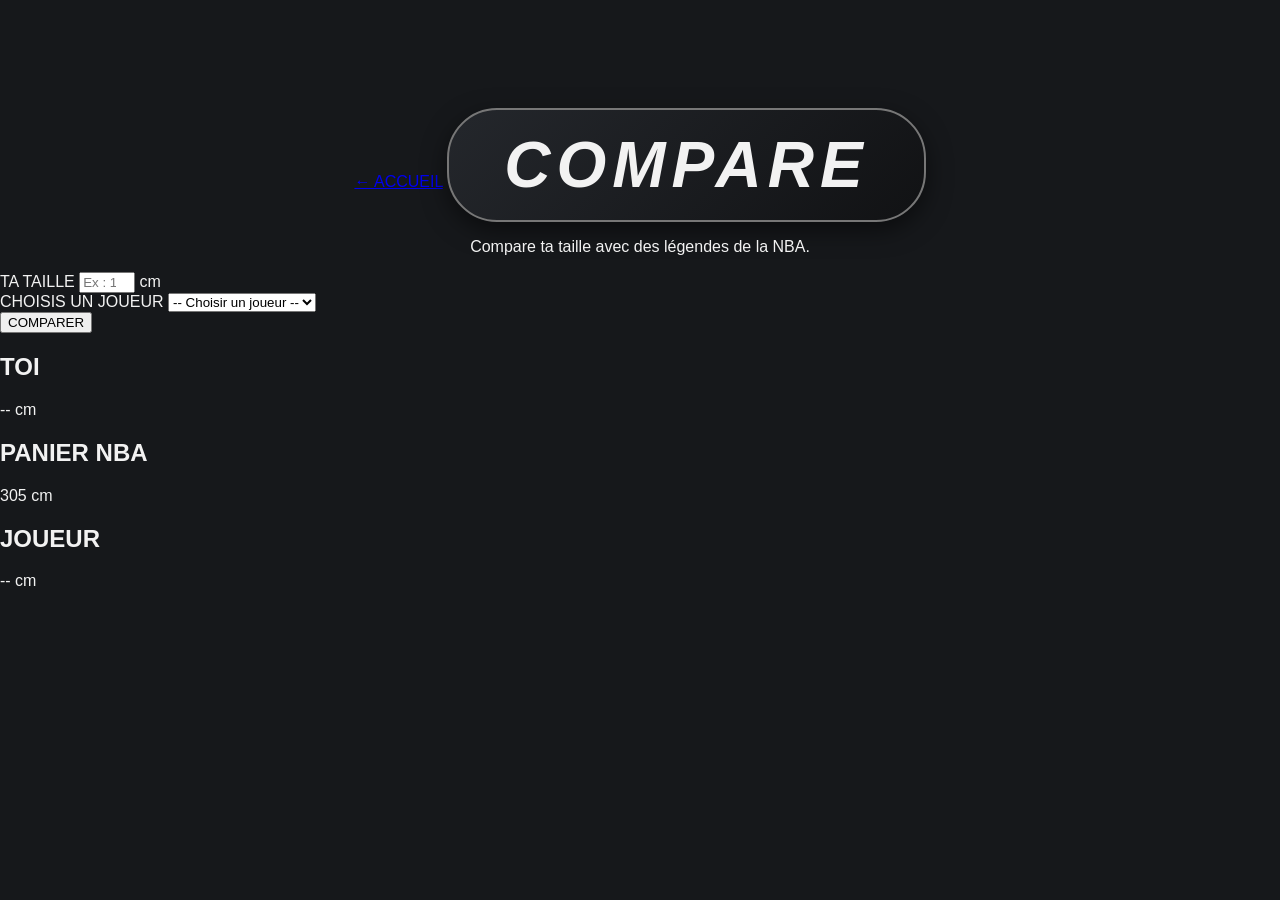
==== compare.html @ d81bb2ce "debut compare" ====
<!DOCTYPE html>
<html lang="fr">

<head>
    <meta charset="UTF-8">
    <meta name="viewport" content="width=device-width, initial-scale=1.0">

    <title>Basket Lab - Compare</title>

    <link rel="stylesheet" href="style.css">
</head>

<body>

    <!-- En-tête de la page -->
    <header class="compare-header">
        <a href="index.html" class="back-button">← ACCUEIL</a>
        <h1>COMPARE</h1>
        <p>Compare ta taille avec des légendes de la NBA.</p>
    </header>

    <main class="compare-page">

        <!-- Zone des choix -->
        <section class="compare-controls">

            <!-- L'utilisateur entre sa taille -->
            <div class="control">
                <label for="user-height">TA TAILLE</label>
                <input type="number" id="user-height" placeholder="Ex : 180" min="50" max="300">
                <span>cm</span>
            </div>

            <!-- L'utilisateur choisit un joueur -->
            <div class="control">
                <label for="player-select">CHOISIS UN JOUEUR</label>

                <select id="player-select">
                    <option value="">-- Choisir un joueur --</option>

                    <option value="wembanyama">Victor Wembanyama</option>
                    <option value="shaq">Shaquille O'Neal</option>
                    <option value="lebron">LeBron James</option>
                    <option value="curry">Stephen Curry</option>
                    <option value="bogues">Muggsy Bogues</option>
                    <option value="bol">Manute Bol</option>
                </select>
            </div>

            <button id="compare-button">COMPARER</button>

        </section>

        <!-- Zone de comparaison visuelle -->
        <section class="height-comparison">

            <!-- Toi -->
            <div class="comparison-item">
                <div class="person user-person"></div>

                <h2 id="user-name">TOI</h2>
                <p id="user-height-result">-- cm</p>
            </div>

            <!-- Panier NBA -->
            <div class="comparison-item basket-item">

                <div class="basket-hoop">
                    <div class="backboard"></div>
                    <div class="rim"></div>
                    <div class="net"></div>
                    <div class="pole"></div>
                </div>

                <h2>PANIER NBA</h2>
                <p>305 cm</p>
            </div>

            <!-- Joueur sélectionné -->
            <div class="comparison-item">
                <div class="person player-person"></div>

                <h2 id="player-name">JOUEUR</h2>
                <p id="player-height-result">-- cm</p>
            </div>

        </section>

    </main>

    <script src="script.js"></script>

</body>
</html>
---- style.css ----
/* Réglages généraux */
* {
    box-sizing: border-box;
}

body {
    margin: 0;
    min-height: 100vh;
    background-color: #16181b;
    color: #f2f2f2;
    font-family: Arial, sans-serif;

    /* Permet de placer le titre et les boutons */
    display: flex;
    flex-direction: column;
}

/* Le titre */
header {
    text-align: center;
    margin-top: 12vh;
}

h1 {
    display: inline-block;
    margin: 0;
    padding: 18px 55px;

    font-size: clamp(2rem, 5vw, 4rem);
    letter-spacing: 6px;
    font-style: italic;

    border: 2px solid #777;
    border-radius: 50px;

    background: linear-gradient(135deg, #24272c, #111214);
    box-shadow: 0 8px 25px rgba(0, 0, 0, 0.5);
}

/* Zone contenant les trois boutons */
nav {
    margin-top: auto;
    padding: 0 5vw 8vh;

    display: flex;
    justify-content: center;
    gap: 30px;
}
/* Style général des boutons */
.mode {
    width: 280px;
    padding: 25px;

    display: flex;
    flex-direction: column;
    align-items: center;
    gap: 12px;

    text-decoration: none;
    color: #f2f2f2;

    font-size: 1.5rem;
    font-weight: bold;
    letter-spacing: 2px;

    background: linear-gradient(145deg, #363a40, #1b1d21);
    border: 2px solid #555;
    border-radius: 25px;

    transition: transform 0.2s, box-shadow 0.2s;
}

/* L'icône est plus grande */
.icon {
    font-size: 2.5rem;
}

/* Couleur spécifique à chaque bouton */
.shoot {
    border-bottom: 4px solid #e63946;
}

.compare {
    border-bottom: 4px solid #4c8dff;
}

.quiz {
    border-bottom: 4px solid #a855f7;
}

/* Animation au passage de la souris */
.mode:hover {
    transform: translateY(-8px);
    box-shadow: 0 10px 25px rgba(0, 0, 0, 0.5);
}

/* Adaptation pour les téléphones */
@media (max-width: 800px) {
    header {
        margin-top: 8vh;
    }

    nav {
        flex-direction: column;
        align-items: center;
        padding-bottom: 30px;
        margin-top: 60px;
    }

    .mode {
        width: min(85vw, 350px);
    }
}
/* Style des boutons : cartes modernes */
.mode {
    width: 220px;
    height: 180px;
    padding: 20px;

    display: flex;
    flex-direction: column;
    justify-content: center;
    align-items: center;
    gap: 15px;

    text-decoration: none;
    color: #f2f2f2;

    font-size: 1.4rem;
    font-weight: bold;
    letter-spacing: 2px;

    /* Apparence de la carte */
    background: linear-gradient(145deg, #2d3038, #1b1d21);
    border: 2px solid #4a4d55;
    border-radius: 20px;

    box-shadow: 0 10px 25px rgba(0, 0, 0, 0.35);

    transition: transform 0.25s, box-shadow 0.25s, border-color 0.25s;
}

/* Icône plus grande */
.icon {
    font-size: 3.5rem;
}

/* Animation au passage de la souris */
.mode:hover {
    transform: translateY(-10px) scale(1.03);
    box-shadow: 0 18px 35px rgba(0, 0, 0, 0.5);
}
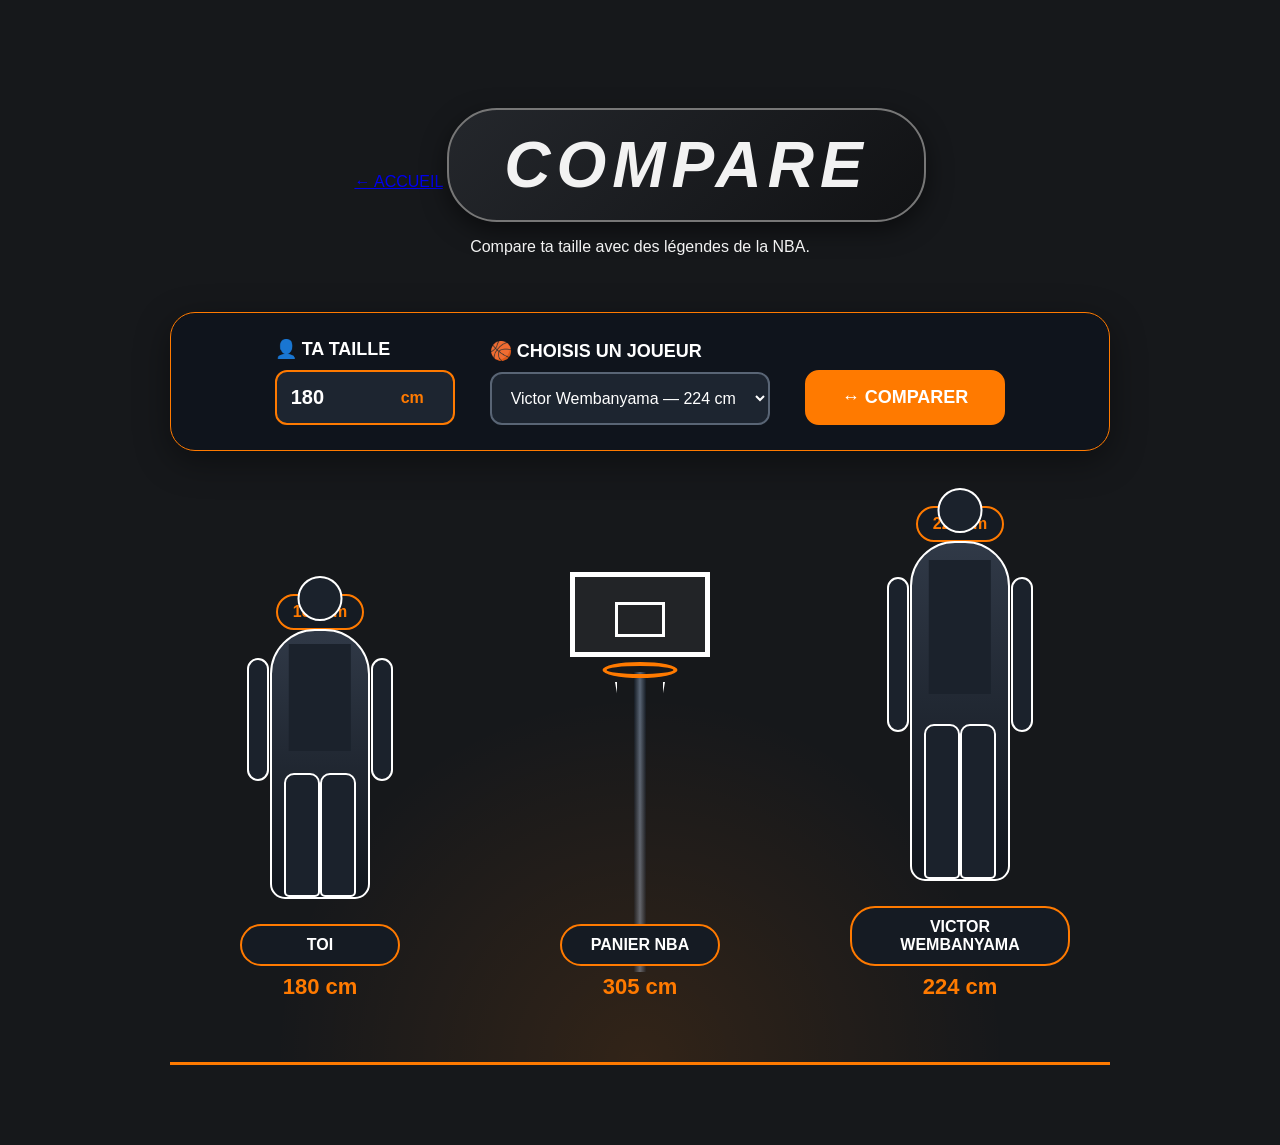
==== commit 598b4c8b: "V2 vcompare" ====
--- a/compare.html
+++ b/compare.html
@@ -21,72 +21,100 @@
 
     <main class="compare-page">
 
-        <!-- Zone des choix -->
-        <section class="compare-controls">
+    <!-- Zone des contrôles -->
+    <section class="compare-controls">
 
-            <!-- L'utilisateur entre sa taille -->
-            <div class="control">
-                <label for="user-height">TA TAILLE</label>
-                <input type="number" id="user-height" placeholder="Ex : 180" min="50" max="300">
+        <div class="control">
+            <label for="user-height">👤 TA TAILLE</label>
+
+            <div class="height-input">
+                <input type="number" id="user-height" value="180" min="50" max="300">
                 <span>cm</span>
             </div>
+        </div>
 
-            <!-- L'utilisateur choisit un joueur -->
-            <div class="control">
-                <label for="player-select">CHOISIS UN JOUEUR</label>
+        <div class="control">
+            <label for="player-select">🏀 CHOISIS UN JOUEUR</label>
 
-                <select id="player-select">
-                    <option value="">-- Choisir un joueur --</option>
+            <select id="player-select">
+                <option value="wembanyama">Victor Wembanyama — 224 cm</option>
+                <option value="shaq">Shaquille O'Neal — 216 cm</option>
+                <option value="lebron">LeBron James — 206 cm</option>
+                <option value="curry">Stephen Curry — 188 cm</option>
+                <option value="bogues">Muggsy Bogues — 160 cm</option>
+                <option value="bol">Manute Bol — 231 cm</option>
+            </select>
+        </div>
 
-                    <option value="wembanyama">Victor Wembanyama</option>
-                    <option value="shaq">Shaquille O'Neal</option>
-                    <option value="lebron">LeBron James</option>
-                    <option value="curry">Stephen Curry</option>
-                    <option value="bogues">Muggsy Bogues</option>
-                    <option value="bol">Manute Bol</option>
-                </select>
+        <button id="compare-button">
+            ↔ COMPARER
+        </button>
+
+    </section>
+
+
+    <!-- Zone de comparaison -->
+    <section class="height-comparison">
+
+        <!-- Toi -->
+        <div class="comparison-item">
+
+            <div class="height-label user-label">180 cm</div>
+
+            <div class="person user-person">
+                <div class="head"></div>
+                <div class="body"></div>
+                <div class="arms"></div>
+                <div class="legs"></div>
             </div>
 
-            <button id="compare-button">COMPARER</button>
+            <div class="name-box">TOI</div>
+            <p id="user-height-result">180 cm</p>
 
-        </section>
+        </div>
 
-        <!-- Zone de comparaison visuelle -->
-        <section class="height-comparison">
 
-            <!-- Toi -->
-            <div class="comparison-item">
-                <div class="person user-person"></div>
+        <!-- Panier -->
+        <div class="comparison-item basket-item">
 
-                <h2 id="user-name">TOI</h2>
-                <p id="user-height-result">-- cm</p>
+            <div class="basket-hoop">
+
+                <div class="backboard">
+                    <div class="backboard-square"></div>
+                </div>
+
+                <div class="rim"></div>
+                <div class="net"></div>
+                <div class="pole"></div>
+
             </div>
 
-            <!-- Panier NBA -->
-            <div class="comparison-item basket-item">
+            <div class="basket-name">PANIER NBA</div>
+            <p>305 cm</p>
 
-                <div class="basket-hoop">
-                    <div class="backboard"></div>
-                    <div class="rim"></div>
-                    <div class="net"></div>
-                    <div class="pole"></div>
-                </div>
+        </div>
 
-                <h2>PANIER NBA</h2>
-                <p>305 cm</p>
+
+        <!-- Joueur -->
+        <div class="comparison-item">
+
+            <div class="height-label player-label">224 cm</div>
+
+            <div class="person player-person">
+                <div class="head"></div>
+                <div class="body"></div>
+                <div class="arms"></div>
+                <div class="legs"></div>
             </div>
 
-            <!-- Joueur sélectionné -->
-            <div class="comparison-item">
-                <div class="person player-person"></div>
+            <div class="name-box" id="player-name">VICTOR WEMBANYAMA</div>
+            <p id="player-height-result">224 cm</p>
 
-                <h2 id="player-name">JOUEUR</h2>
-                <p id="player-height-result">-- cm</p>
-            </div>
+        </div>
 
-        </section>
+    </section>
 
-    </main>
+</main>
 
     <script src="script.js"></script>
 
--- a/style.css
+++ b/style.css
@@ -149,4 +149,414 @@
 .mode:hover {
     transform: translateY(-10px) scale(1.03);
     box-shadow: 0 18px 35px rgba(0, 0, 0, 0.5);
+}
+/* =========================
+   PAGE COMPARE - NOUVEAU DESIGN
+========================= */
+
+.compare-page {
+    max-width: 1200px;
+    margin: 0 auto;
+    padding: 40px 30px 80px;
+}
+
+/* ---------- CONTRÔLES ---------- */
+
+.compare-controls {
+    display: flex;
+    align-items: end;
+    justify-content: center;
+    gap: 35px;
+
+    padding: 25px 35px;
+    margin-bottom: 50px;
+
+    background: rgba(15, 20, 28, 0.9);
+    border: 1px solid #ff7a00;
+    border-radius: 25px;
+
+    box-shadow: 0 10px 35px rgba(0, 0, 0, 0.4);
+}
+
+.control {
+    display: flex;
+    flex-direction: column;
+    gap: 10px;
+}
+
+.control label {
+    font-size: 18px;
+    font-weight: bold;
+    color: white;
+}
+
+.height-input {
+    display: flex;
+    align-items: center;
+
+    width: 180px;
+
+    background: #1d2530;
+    border: 2px solid #ff7a00;
+    border-radius: 12px;
+    overflow: hidden;
+}
+
+.height-input input {
+    width: 110px;
+    padding: 14px;
+
+    border: none;
+    outline: none;
+
+    background: transparent;
+    color: white;
+
+    font-size: 20px;
+    font-weight: bold;
+}
+
+.height-input span {
+    padding: 14px;
+    color: #ff7a00;
+    font-weight: bold;
+}
+
+.control select {
+    width: 280px;
+    padding: 15px;
+
+    border: 2px solid #596575;
+    border-radius: 12px;
+
+    background: #1d2530;
+    color: white;
+
+    font-size: 16px;
+}
+
+/* Bouton */
+
+#compare-button {
+    padding: 15px 35px;
+
+    border: 2px solid #ff7a00;
+    border-radius: 14px;
+
+    background: #ff7a00;
+    color: white;
+
+    font-size: 18px;
+    font-weight: bold;
+
+    cursor: pointer;
+
+    transition: 0.3s;
+}
+
+#compare-button:hover {
+    transform: translateY(-3px);
+    box-shadow: 0 8px 20px rgba(255, 122, 0, 0.4);
+}
+
+/* ---------- COMPARAISON ---------- */
+
+.height-comparison {
+    min-height: 550px;
+
+    display: flex;
+    align-items: flex-end;
+    justify-content: center;
+
+    gap: 100px;
+
+    padding: 40px;
+
+    position: relative;
+
+    border-bottom: 3px solid #ff7a00;
+
+    background:
+        radial-gradient(circle at center bottom,
+        rgba(255, 122, 0, 0.12),
+        transparent 50%);
+}
+
+.comparison-item {
+    width: 220px;
+
+    display: flex;
+    flex-direction: column;
+    align-items: center;
+    justify-content: flex-end;
+
+    position: relative;
+}
+
+.height-label {
+    position: absolute;
+    top: -35px;
+
+    padding: 7px 15px;
+
+    background: #151b23;
+    border: 2px solid #ff7a00;
+    border-radius: 20px;
+
+    color: #ff7a00;
+    font-weight: bold;
+}
+
+/* ---------- SILHOUETTES ---------- */
+
+.person {
+    position: relative;
+    width: 100px;
+
+    background: linear-gradient(180deg, #303947, #11161d);
+    border: 2px solid white;
+
+    border-radius: 45px 45px 15px 15px;
+
+    transition: height 0.6s ease;
+}
+
+/* Taille par défaut */
+
+.user-person {
+    height: 270px;
+}
+
+.player-person {
+    height: 340px;
+}
+
+/* Tête */
+
+.person .head {
+    position: absolute;
+
+    width: 45px;
+    height: 45px;
+
+    border: 2px solid white;
+    border-radius: 50%;
+
+    background: #1b222c;
+
+    top: -55px;
+    left: 50%;
+
+    transform: translateX(-50%);
+}
+
+/* Corps */
+
+.person .body {
+    position: absolute;
+
+    width: 65%;
+    height: 40%;
+
+    left: 50%;
+    top: 5%;
+
+    transform: translateX(-50%);
+
+    background: #1b222c;
+}
+
+/* Bras */
+
+.person .arms::before,
+.person .arms::after {
+    content: "";
+
+    position: absolute;
+
+    width: 18px;
+    height: 45%;
+
+    top: 10%;
+
+    background: #1b222c;
+    border: 2px solid white;
+    border-radius: 15px;
+}
+
+.person .arms::before {
+    left: -25px;
+}
+
+.person .arms::after {
+    right: -25px;
+}
+
+/* Jambes */
+
+.person .legs::before,
+.person .legs::after {
+    content: "";
+
+    position: absolute;
+
+    width: 32px;
+    height: 45%;
+
+    bottom: 0;
+
+    background: #1b222c;
+    border: 2px solid white;
+    border-radius: 10px 10px 5px 5px;
+}
+
+.person .legs::before {
+    left: 12px;
+}
+
+.person .legs::after {
+    right: 12px;
+}
+
+/* ---------- NOMS ---------- */
+
+.name-box,
+.basket-name {
+    margin-top: 25px;
+    padding: 10px 20px;
+
+    min-width: 160px;
+
+    text-align: center;
+
+    background: #151b23;
+
+    border: 2px solid #ff7a00;
+    border-radius: 25px;
+
+    color: white;
+    font-weight: bold;
+}
+
+.comparison-item p {
+    margin-top: 8px;
+
+    color: #ff7a00;
+
+    font-size: 22px;
+    font-weight: bold;
+}
+
+/* ---------- PANIER ---------- */
+
+.basket-item {
+    height: 450px;
+}
+
+.basket-hoop {
+    position: relative;
+
+    width: 180px;
+    height: 400px;
+}
+
+.backboard {
+    position: absolute;
+
+    top: 0;
+    left: 20px;
+
+    width: 140px;
+    height: 85px;
+
+    border: 5px solid white;
+
+    background: rgba(255, 255, 255, 0.05);
+}
+
+.backboard-square {
+    position: absolute;
+
+    width: 50px;
+    height: 35px;
+
+    left: 50%;
+    bottom: 15px;
+
+    transform: translateX(-50%);
+
+    border: 3px solid white;
+}
+
+.rim {
+    position: absolute;
+
+    top: 90px;
+    left: 50%;
+
+    width: 75px;
+    height: 16px;
+
+    transform: translateX(-50%);
+
+    border: 4px solid #ff7a00;
+    border-radius: 50%;
+}
+
+.net {
+    position: absolute;
+
+    top: 110px;
+    left: 50%;
+
+    width: 50px;
+    height: 70px;
+
+    transform: translateX(-50%);
+
+    border-left: 2px solid white;
+    border-right: 2px solid white;
+
+    clip-path: polygon(0 0, 100% 0, 75% 100%, 25% 100%);
+}
+
+.pole {
+    position: absolute;
+
+    top: 100px;
+    left: 50%;
+
+    width: 12px;
+    height: 300px;
+
+    transform: translateX(-50%);
+
+    background: linear-gradient(90deg, #151b23, #596575, #151b23);
+
+    z-index: -1;
+}
+
+/* ---------- MOBILE ---------- */
+
+@media (max-width: 850px) {
+
+    .compare-controls {
+        flex-direction: column;
+        align-items: stretch;
+    }
+
+    .control select,
+    .height-input {
+        width: 100%;
+    }
+
+    .height-comparison {
+        gap: 25px;
+        padding: 20px 5px;
+        overflow-x: auto;
+    }
+
+    .comparison-item {
+        min-width: 150px;
+    }
 }
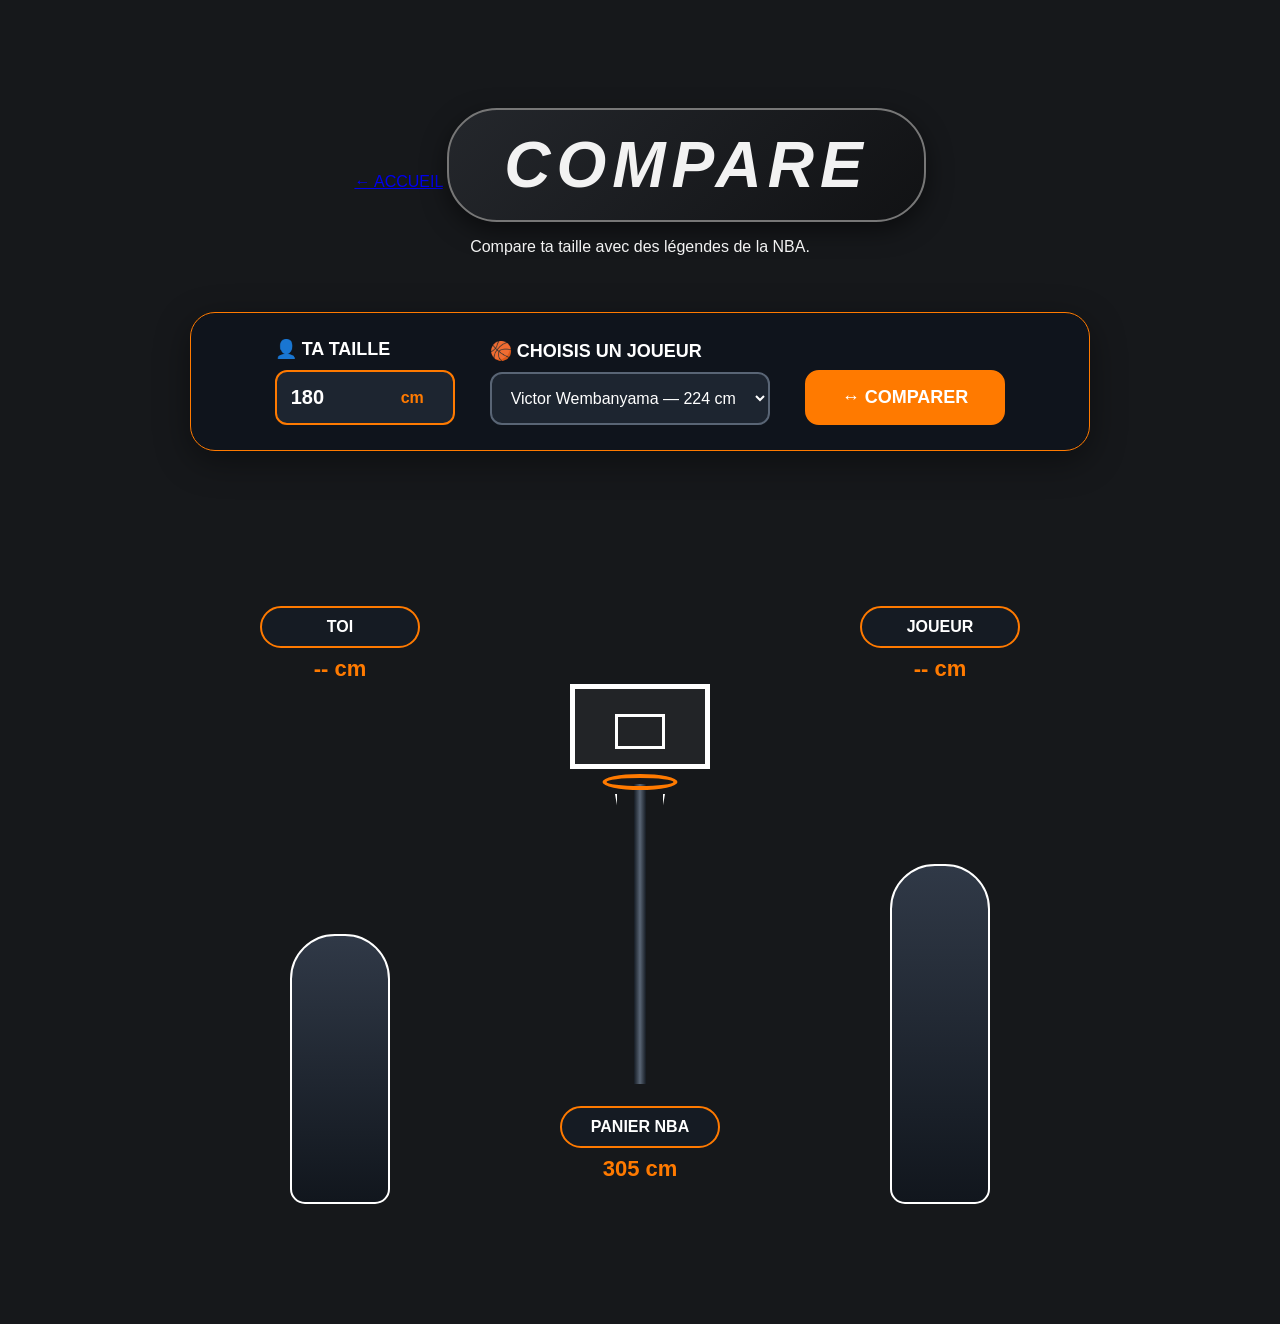
==== commit b31581d3: "V3 compare" ====
--- a/compare.html
+++ b/compare.html
@@ -56,23 +56,18 @@
     <!-- Zone de comparaison -->
     <section class="height-comparison">
 
-        <!-- Toi -->
-        <div class="comparison-item">
+       <!-- Toi -->
+<div class="comparison-item">
 
-            <div class="height-label user-label">180 cm</div>
+    <div class="name-box" id="user-name">TOI</div>
 
-            <div class="person user-person">
-                <div class="head"></div>
-                <div class="body"></div>
-                <div class="arms"></div>
-                <div class="legs"></div>
-            </div>
+    <p id="user-height-result">-- cm</p>
 
-            <div class="name-box">TOI</div>
-            <p id="user-height-result">180 cm</p>
+    <div class="person-container">
+        <div class="person user-person"></div>
+    </div>
 
-        </div>
-
+</div>
 
         <!-- Panier -->
         <div class="comparison-item basket-item">
@@ -95,22 +90,18 @@
         </div>
 
 
-        <!-- Joueur -->
-        <div class="comparison-item">
+     <!-- Joueur sélectionné -->
+<div class="comparison-item">
 
-            <div class="height-label player-label">224 cm</div>
+    <div class="name-box" id="player-name">JOUEUR</div>
 
-            <div class="person player-person">
-                <div class="head"></div>
-                <div class="body"></div>
-                <div class="arms"></div>
-                <div class="legs"></div>
-            </div>
+    <p id="player-height-result">-- cm</p>
 
-            <div class="name-box" id="player-name">VICTOR WEMBANYAMA</div>
-            <p id="player-height-result">224 cm</p>
+    <div class="person-container">
+        <div class="person player-person"></div>
+    </div>
 
-        </div>
+</div>
 
     </section>
 
--- a/style.css
+++ b/style.css
@@ -260,51 +260,56 @@
 }
 
 /* ---------- COMPARAISON ---------- */
-
+/* Zone de comparaison */
 .height-comparison {
-    min-height: 550px;
-
-    display: flex;
+    display: flex;
+    justify-content: center;
     align-items: flex-end;
-    justify-content: center;
-
-    gap: 100px;
-
-    padding: 40px;
-
+    gap: 80px;
+    min-height: 600px;
+    padding: 80px 40px 40px;
     position: relative;
-
-    border-bottom: 3px solid #ff7a00;
-
-    background:
-        radial-gradient(circle at center bottom,
-        rgba(255, 122, 0, 0.12),
-        transparent 50%);
-}
-
+}
+
+/* Chaque élément */
 .comparison-item {
     width: 220px;
-
+    min-height: 520px;
     display: flex;
     flex-direction: column;
     align-items: center;
     justify-content: flex-end;
-
     position: relative;
 }
 
-.height-label {
-    position: absolute;
-    top: -35px;
-
-    padding: 7px 15px;
-
-    background: #151b23;
-    border: 2px solid #ff7a00;
-    border-radius: 20px;
-
-    color: #ff7a00;
-    font-weight: bold;
+/* Zone réservée à la silhouette */
+.person-container {
+    height: 500px;
+    display: flex;
+    align-items: flex-end;
+    justify-content: center;
+}
+
+/* Les silhouettes */
+.person {
+    width: 130px;
+    transition: height 0.8s ease;
+}
+
+/* Informations sous la silhouette */
+.comparison-item h2 {
+    margin-top: 20px;
+    text-align: center;
+}
+
+.comparison-item p {
+    margin-top: 8px;
+    text-align: center;
+}
+
+/* Pour éviter que les grands joueurs touchent les contrôles */
+.height-comparison {
+    margin-top: 40px;
 }
 
 /* ---------- SILHOUETTES ---------- */
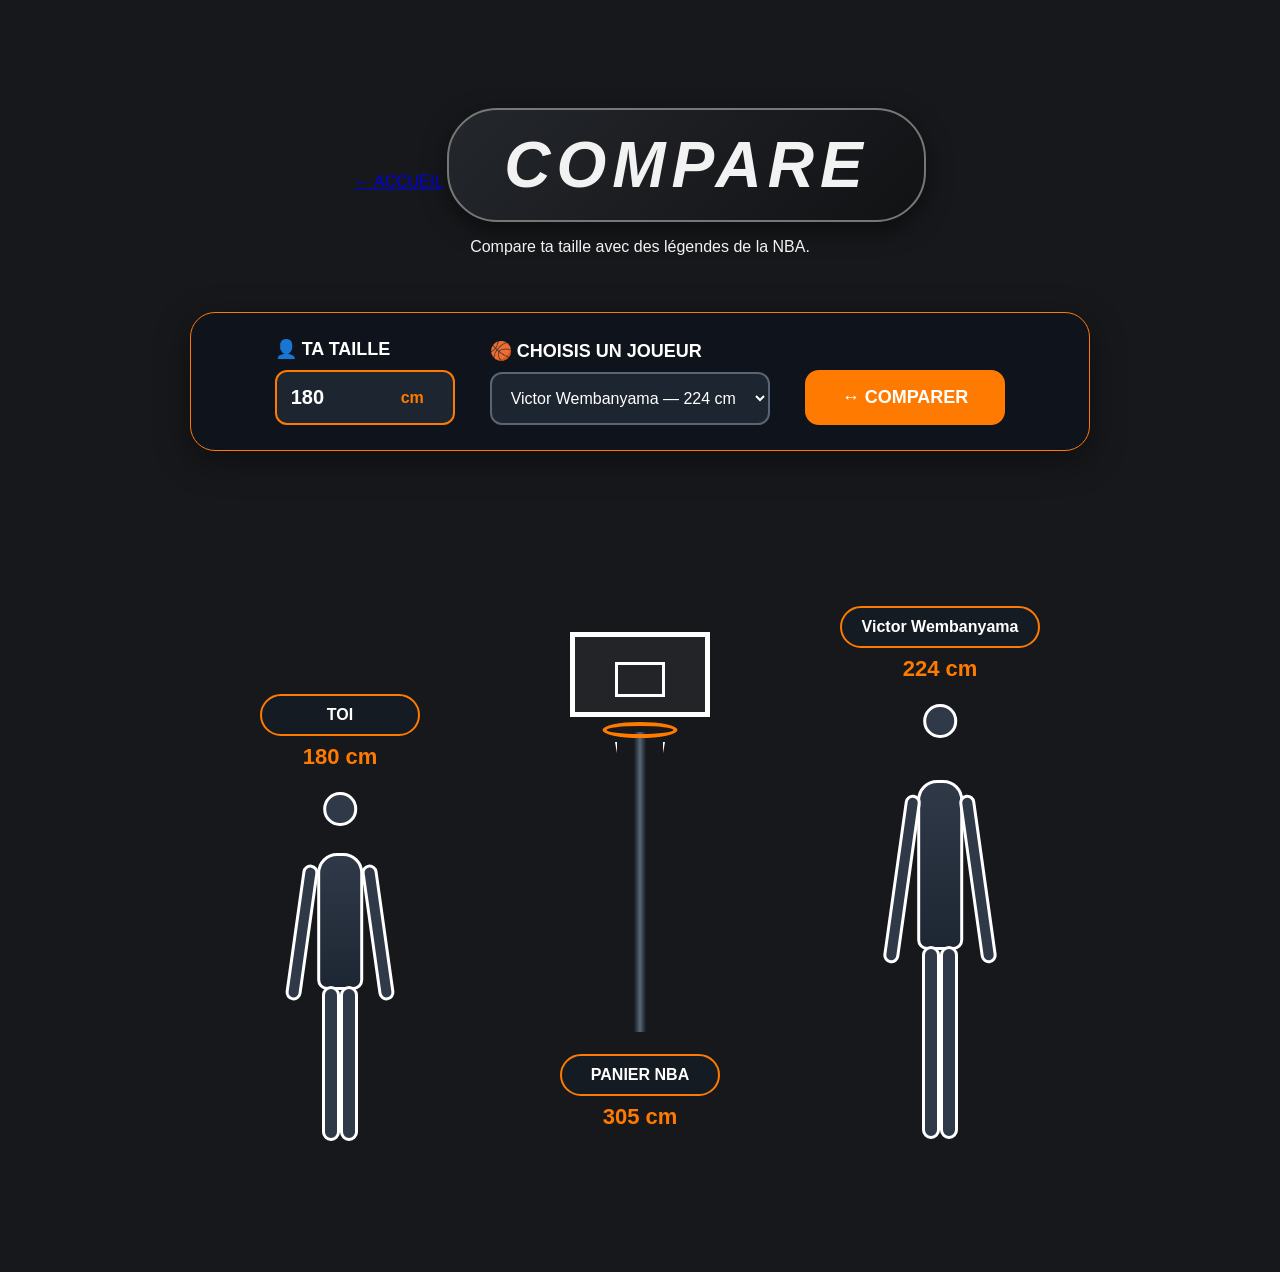
==== commit 51fe03ea: "silhouhettes humaine" ====
--- a/compare.html
+++ b/compare.html
@@ -64,7 +64,18 @@
     <p id="user-height-result">-- cm</p>
 
     <div class="person-container">
-        <div class="person user-person"></div>
+        <div class="person user-person">
+    <div class="head"></div>
+    <div class="body"></div>
+    <div class="arms">
+        <div class="arm left-arm"></div>
+        <div class="arm right-arm"></div>
+    </div>
+    <div class="legs">
+        <div class="leg left-leg"></div>
+        <div class="leg right-leg"></div>
+    </div>
+</div>
     </div>
 
 </div>
@@ -98,7 +109,18 @@
     <p id="player-height-result">-- cm</p>
 
     <div class="person-container">
-        <div class="person player-person"></div>
+        <div class="person player-person">
+    <div class="head"></div>
+    <div class="body"></div>
+    <div class="arms">
+        <div class="arm left-arm"></div>
+        <div class="arm right-arm"></div>
+    </div>
+    <div class="legs">
+        <div class="leg left-leg"></div>
+        <div class="leg right-leg"></div>
+    </div>
+</div>
     </div>
 
 </div>
@@ -110,4 +132,5 @@
     <script src="script.js"></script>
 
 </body>
-</html>+</html>
+
--- a/style.css
+++ b/style.css
@@ -281,146 +281,82 @@
     justify-content: flex-end;
     position: relative;
 }
-
-/* Zone réservée à la silhouette */
-.person-container {
-    height: 500px;
-    display: flex;
-    align-items: flex-end;
-    justify-content: center;
-}
-
-/* Les silhouettes */
-.person {
-    width: 130px;
-    transition: height 0.8s ease;
-}
-
-/* Informations sous la silhouette */
-.comparison-item h2 {
-    margin-top: 20px;
-    text-align: center;
-}
-
-.comparison-item p {
-    margin-top: 8px;
-    text-align: center;
-}
-
-/* Pour éviter que les grands joueurs touchent les contrôles */
-.height-comparison {
-    margin-top: 40px;
-}
-
-/* ---------- SILHOUETTES ---------- */
+/* =========================
+   SILHOUETTES HUMAINES
+   ========================= */
 
 .person {
     position: relative;
-    width: 100px;
-
-    background: linear-gradient(180deg, #303947, #11161d);
-    border: 2px solid white;
-
-    border-radius: 45px 45px 15px 15px;
-
+    width: 120px;
+    background: none;
+    border: none;
     transition: height 0.6s ease;
 }
 
-/* Taille par défaut */
-
-.user-person {
-    height: 270px;
-}
-
-.player-person {
-    height: 340px;
-}
-
 /* Tête */
-
 .person .head {
     position: absolute;
-
-    width: 45px;
-    height: 45px;
-
-    border: 2px solid white;
+    top: 0;
+    left: 50%;
+    width: 28%;
+    aspect-ratio: 1 / 1;
+    transform: translateX(-50%);
+    background: #303947;
+    border: 3px solid white;
     border-radius: 50%;
-
-    background: #1b222c;
-
-    top: -55px;
+}
+
+/* Corps */
+.person .body {
+    position: absolute;
+    top: 17%;
     left: 50%;
-
+    width: 38%;
+    height: 38%;
     transform: translateX(-50%);
-}
-
-/* Corps */
-
-.person .body {
-    position: absolute;
-
-    width: 65%;
-    height: 40%;
-
-    left: 50%;
-    top: 5%;
-
-    transform: translateX(-50%);
-
-    background: #1b222c;
+    background: linear-gradient(180deg, #303947, #1d2633);
+    border: 3px solid white;
+    border-radius: 20px 20px 10px 10px;
 }
 
 /* Bras */
-
-.person .arms::before,
-.person .arms::after {
-    content: "";
-
-    position: absolute;
-
-    width: 18px;
-    height: 45%;
-
-    top: 10%;
-
-    background: #1b222c;
-    border: 2px solid white;
-    border-radius: 15px;
-}
-
-.person .arms::before {
-    left: -25px;
-}
-
-.person .arms::after {
-    right: -25px;
+.person .arm {
+    position: absolute;
+    top: 20%;
+    width: 13%;
+    height: 38%;
+    background: #303947;
+    border: 3px solid white;
+    border-radius: 20px;
+}
+
+.person .left-arm {
+    left: 12%;
+    transform: rotate(8deg);
+}
+
+.person .right-arm {
+    right: 12%;
+    transform: rotate(-8deg);
 }
 
 /* Jambes */
-
-.person .legs::before,
-.person .legs::after {
-    content: "";
-
-    position: absolute;
-
-    width: 32px;
-    height: 45%;
-
-    bottom: 0;
-
-    background: #1b222c;
-    border: 2px solid white;
-    border-radius: 10px 10px 5px 5px;
-}
-
-.person .legs::before {
-    left: 12px;
-}
-
-.person .legs::after {
-    right: 12px;
+.person .leg {
+    position: absolute;
+    top: 54%;
+    width: 15%;
+    height: 43%;
+    background: #303947;
+    border: 3px solid white;
+    border-radius: 20px;
+}
+
+.person .left-leg {
+    left: 35%;
+}
+
+.person .right-leg {
+    right: 35%;
 }
 
 /* ---------- NOMS ---------- */
